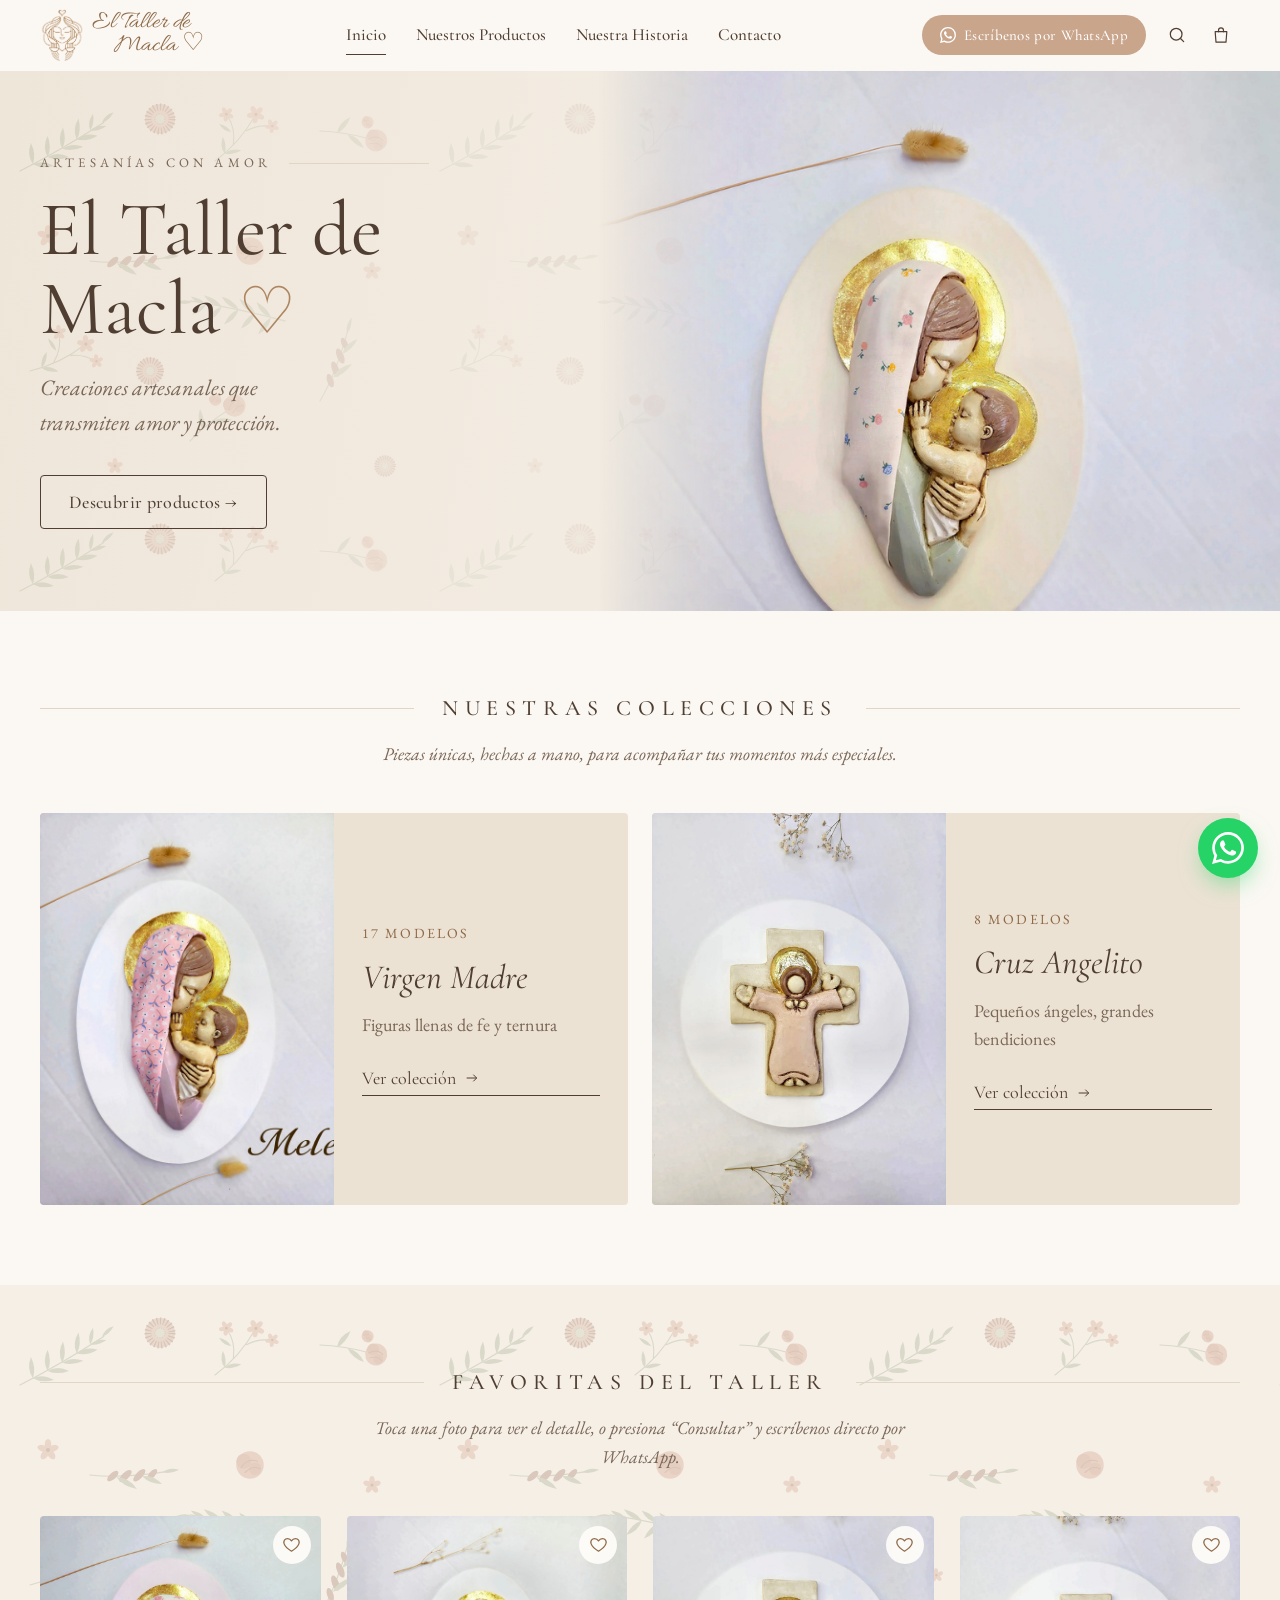
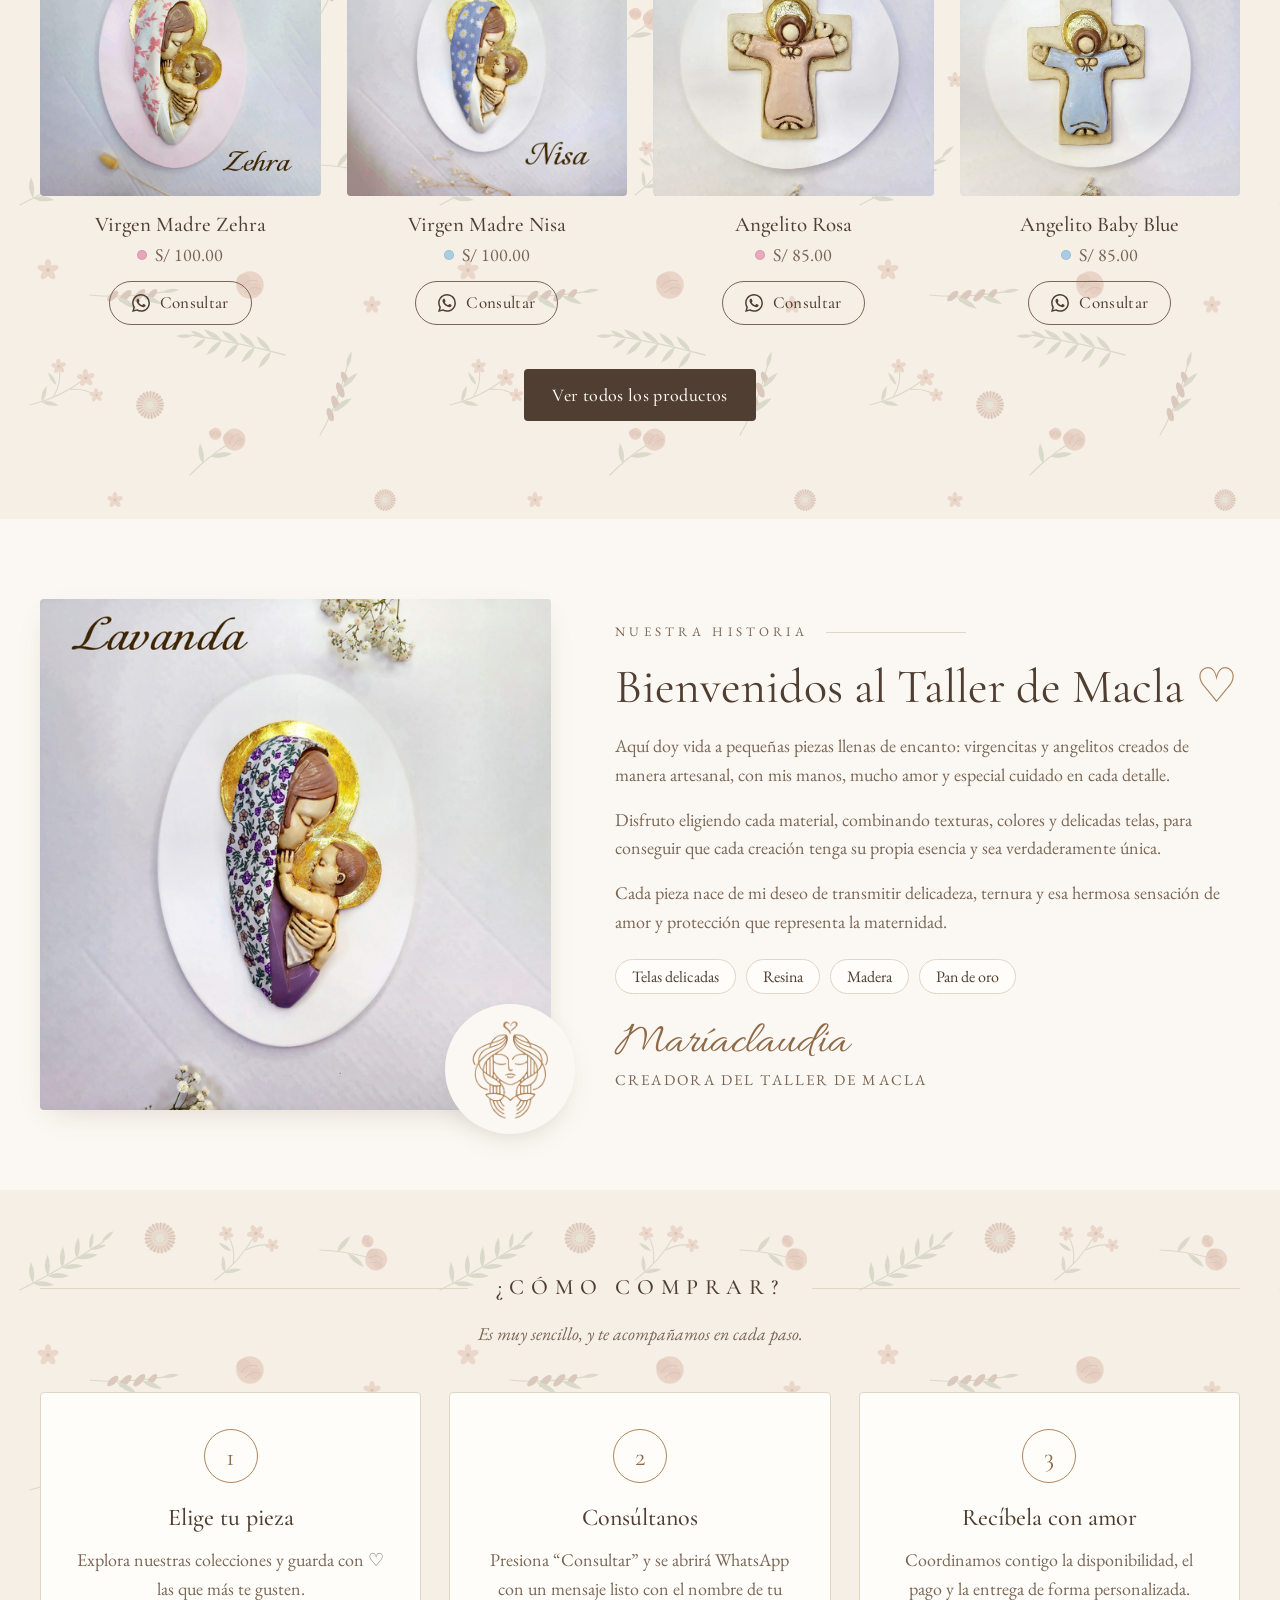
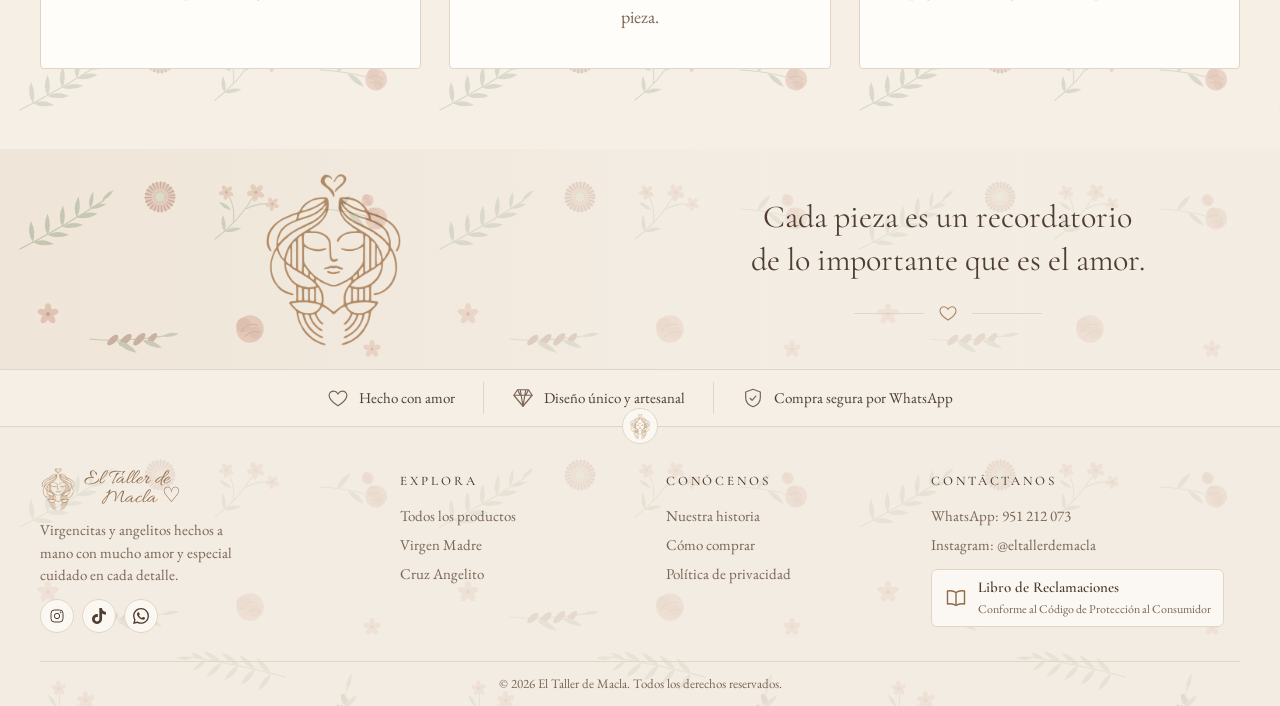
==== index.html @ d962802f "Página web El Taller de Macla" ====
<!DOCTYPE html>
<html lang="es">
<head>
  <meta charset="UTF-8">
  <meta name="viewport" content="width=device-width, initial-scale=1">
  <title>El Taller de Macla | Artesanías con amor</title>
  <meta name="description" content="Virgencitas y angelitos hechos a mano con telas, resina, madera y pan de oro. Creaciones artesanales que transmiten amor y protección. Consulta por WhatsApp.">
  <meta property="og:title" content="El Taller de Macla">
  <meta property="og:description" content="Creaciones artesanales que transmiten amor y protección.">
  <meta property="og:image" content="img/productos/virgen-zehra.jpg">
  <link rel="icon" href="img/logo-icono.png">
  <link rel="preconnect" href="https://fonts.googleapis.com">
  <link rel="preconnect" href="https://fonts.gstatic.com" crossorigin>
  <link href="https://fonts.googleapis.com/css2?family=Allura&family=Cormorant+Garamond:ital,wght@0,400;0,500;0,600;1,400&family=EB+Garamond:ital,wght@0,400;0,500;1,400&display=swap" rel="stylesheet">
  <link rel="stylesheet" href="css/styles.css">
</head>
<body>

  <!-- ============ ENCABEZADO ============ -->
  <header class="header">
    <div class="wrap">
      <a href="index.html" class="brand" aria-label="El Taller de Macla - Inicio">
        <img src="img/logo-icono.png" alt="">
        <span>El Taller de<small>Macla ♡</small></span>
      </a>
      <nav class="nav" aria-label="Principal">
        <a href="index.html" class="active">Inicio</a>
        <a href="productos.html">Nuestros Productos</a>
        <a href="#historia">Nuestra Historia</a>
        <a href="#contacto">Contacto</a>
      </nav>
      <div class="actions">
        <a class="btn btn-wa" data-wa href="https://wa.me/51951212073"><svg viewBox="0 0 24 24" fill="currentColor" aria-hidden="true"><path d="M17.472 14.382c-.297-.149-1.758-.867-2.03-.967-.273-.099-.471-.148-.67.15-.197.297-.767.966-.94 1.164-.173.199-.347.223-.644.075-.297-.15-1.255-.463-2.39-1.475-.883-.788-1.48-1.761-1.653-2.059-.173-.297-.018-.458.13-.606.134-.133.298-.347.446-.52.149-.174.198-.298.298-.497.099-.198.05-.371-.025-.52-.075-.149-.669-1.612-.916-2.207-.242-.579-.487-.5-.669-.51-.173-.008-.371-.01-.57-.01-.198 0-.52.074-.792.372-.272.297-1.04 1.016-1.04 2.479 0 1.462 1.065 2.875 1.213 3.074.149.198 2.096 3.2 5.077 4.487.709.306 1.262.489 1.694.625.712.227 1.36.195 1.871.118.571-.085 1.758-.719 2.006-1.413.248-.694.248-1.289.173-1.413-.074-.124-.272-.198-.57-.347m-5.421 7.403h-.004a9.87 9.87 0 01-5.031-1.378l-.361-.214-3.741.982.998-3.648-.235-.374a9.86 9.86 0 01-1.51-5.26c.001-5.45 4.436-9.884 9.888-9.884 2.64 0 5.122 1.03 6.988 2.898a9.825 9.825 0 012.893 6.994c-.003 5.45-4.437 9.884-9.885 9.884m8.413-18.297A11.815 11.815 0 0012.05 0C5.495 0 .16 5.335.157 11.892c0 2.096.547 4.142 1.588 5.945L.057 24l6.305-1.654a11.882 11.882 0 005.683 1.448h.005c6.554 0 11.89-5.335 11.893-11.893a11.821 11.821 0 00-3.48-8.413z"/></svg><span>Escríbenos por WhatsApp</span></a>
        <a class="icon-btn" href="productos.html?buscar=" data-search aria-label="Buscar productos">
          <svg viewBox="0 0 24 24" fill="none" stroke="currentColor" stroke-width="1.5" stroke-linecap="round"><circle cx="11" cy="11" r="7"/><path d="M20 20l-3.5-3.5"/></svg>
        </a>
        <button class="icon-btn" data-open-drawer aria-label="Ver mi selección">
          <svg viewBox="0 0 24 24" fill="none" stroke="currentColor" stroke-width="1.4" stroke-linecap="round" stroke-linejoin="round"><path d="M5 8h14l-1 12.5H6L5 8z"/><path d="M9 8V6.5a3 3 0 016 0V8"/></svg>
          <span class="badge">0</span>
        </button>
        <button class="icon-btn menu-btn" aria-label="Abrir menú" aria-expanded="false">
          <svg viewBox="0 0 24 24" fill="none" stroke="currentColor" stroke-width="1.5" stroke-linecap="round"><path d="M4 7h16M4 12h16M4 17h16"/></svg>
        </button>
      </div>
    </div>
  </header>

  <main>
    <!-- ============ HERO ============ -->
    <section class="hero">
      <div class="wrap">
        <div class="hero-text">
          <div class="eyebrow">Artesanías con amor</div>
          <h1>El Taller de<br>Macla <span class="heart">♡</span></h1>
          <p class="lead">Creaciones artesanales que transmiten amor y protección.</p>
          <div class="hero-cta">
            <a class="btn btn-outline" href="productos.html">Descubrir productos →</a>
          </div>
        </div>
        <div class="hero-media">
          <img src="img/productos/virgen-florentina.jpg" alt="Virgen Madre Florentina, hecha a mano con telas florales y pan de oro">
        </div>
      </div>
    </section>

    <!-- ============ COLECCIONES ============ -->
    <section class="section" id="colecciones">
      <div class="wrap">
        <h2 class="title-line">Nuestras colecciones</h2>
        <p class="section-sub">Piezas únicas, hechas a mano, para acompañar tus momentos más especiales.</p>
        <div class="collections" id="colecciones-grid"></div>
      </div>
    </section>

    <!-- ============ DESTACADOS ============ -->
    <section class="section alt">
      <div class="wrap">
        <h2 class="title-line">Favoritas del taller</h2>
        <p class="section-sub">Toca una foto para ver el detalle, o presiona “Consultar” y escríbenos directo por WhatsApp.</p>
        <div class="grid" id="destacados"></div>
        <p style="text-align:center;margin-top:44px">
          <a class="btn btn-solid" href="productos.html">Ver todos los productos</a>
        </p>
      </div>
    </section>

    <!-- ============ HISTORIA ============ -->
    <section class="section" id="historia">
      <div class="wrap story">
        <div class="story-media reveal">
          <img src="img/productos/virgen-lavanda.jpg" alt="Virgen Madre Lavanda hecha a mano" loading="lazy">
          <div class="stamp"><img src="img/logo-icono.png" alt=""></div>
        </div>
        <div class="reveal">
          <div class="eyebrow">Nuestra historia</div>
          <h2 class="h2">Bienvenidos al Taller de Macla <span style="color:var(--gold)">♡</span></h2>
          <p>Aquí doy vida a pequeñas piezas llenas de encanto: virgencitas y angelitos creados de manera artesanal, con mis manos, mucho amor y especial cuidado en cada detalle.</p>
          <p>Disfruto eligiendo cada material, combinando texturas, colores y delicadas telas, para conseguir que cada creación tenga su propia esencia y sea verdaderamente única.</p>
          <p>Cada pieza nace de mi deseo de transmitir delicadeza, ternura y esa hermosa sensación de amor y protección que representa la maternidad.</p>
          <ul class="materials" aria-label="Materiales">
            <li>Telas delicadas</li><li>Resina</li><li>Madera</li><li>Pan de oro</li>
          </ul>
          <div class="signature">Maríaclaudia<small>Creadora del Taller de Macla</small></div>
        </div>
      </div>
    </section>

    <!-- ============ CÓMO COMPRAR ============ -->
    <section class="section alt" id="como-comprar">
      <div class="wrap">
        <h2 class="title-line">¿Cómo comprar?</h2>
        <p class="section-sub">Es muy sencillo, y te acompañamos en cada paso.</p>
        <div class="steps">
          <div class="step reveal">
            <div class="num">1</div>
            <h3>Elige tu pieza</h3>
            <p>Explora nuestras colecciones y guarda con ♡ las que más te gusten.</p>
          </div>
          <div class="step reveal">
            <div class="num">2</div>
            <h3>Consúltanos</h3>
            <p>Presiona “Consultar” y se abrirá WhatsApp con un mensaje listo con el nombre de tu pieza.</p>
          </div>
          <div class="step reveal">
            <div class="num">3</div>
            <h3>Recíbela con amor</h3>
            <p>Coordinamos contigo la disponibilidad, el pago y la entrega de forma personalizada.</p>
          </div>
        </div>
      </div>
    </section>

    <!-- ============ FRASE ============ -->
    <section class="quote">
      <div class="wrap">
        <img class="quote-logo" src="img/logo-icono.png" alt="">
        <blockquote>
          Cada pieza es un recordatorio<br>de lo importante que es el amor.
          <div class="divider"><svg viewBox="0 0 24 24" fill="none" stroke="currentColor" stroke-width="1.4"><path d="M12 20.5s-7.5-4.6-9.3-9.3C1.4 7.8 3.6 4.5 7 4.5c2.1 0 3.9 1.2 5 3 1.1-1.8 2.9-3 5-3 3.4 0 5.6 3.3 4.3 6.7-1.8 4.7-9.3 9.3-9.3 9.3z"/></svg></div>
        </blockquote>
      </div>
    </section>
  </main>

  <!-- ============ SELLOS DE CONFIANZA ============ -->
  <div class="trust">
    <div class="wrap">
      <div class="trust-item"><svg viewBox="0 0 24 24" fill="none" stroke="currentColor" stroke-width="1.3"><path d="M12 20.5s-7.5-4.6-9.3-9.3C1.4 7.8 3.6 4.5 7 4.5c2.1 0 3.9 1.2 5 3 1.1-1.8 2.9-3 5-3 3.4 0 5.6 3.3 4.3 6.7-1.8 4.7-9.3 9.3-9.3 9.3z"/></svg>Hecho con amor</div>
      <div class="trust-item"><svg viewBox="0 0 24 24" fill="none" stroke="currentColor" stroke-width="1.3" stroke-linejoin="round"><path d="M6 3h12l4 6-10 12L2 9l4-6z"/><path d="M2 9h20M9 3l3 18 3-18M6 3l3 6M18 3l-3 6"/></svg>Diseño único y artesanal</div>
      <div class="trust-item"><svg viewBox="0 0 24 24" fill="none" stroke="currentColor" stroke-width="1.3" stroke-linejoin="round"><path d="M12 2.5l8 3v6c0 5-3.5 8.5-8 10-4.5-1.5-8-5-8-10v-6l8-3z"/><path d="M8.5 12l2.5 2.5 4.5-5"/></svg>Compra segura por WhatsApp</div>
    </div>
  </div>

  <!-- ============ PIE DE PÁGINA ============ -->
  <footer class="footer" id="contacto">
    <div class="wrap">
      <div class="footer-grid">
        <div>
          <a href="index.html" class="brand"><img src="img/logo-icono.png" alt=""><span>El Taller de<small>Macla ♡</small></span></a>
          <p>Virgencitas y angelitos hechos a mano con mucho amor y especial cuidado en cada detalle.</p>
          <div class="socials">
            <a data-ig href="https://www.instagram.com/eltallerdemacla/" aria-label="Instagram"><svg viewBox="0 0 24 24" fill="none" stroke="currentColor" stroke-width="1.5"><rect x="3" y="3" width="18" height="18" rx="5"/><circle cx="12" cy="12" r="4"/><circle cx="17.5" cy="6.5" r=".6" fill="currentColor"/></svg></a>
            <a data-tt href="https://www.tiktok.com/@eltallerdemacla" aria-label="TikTok"><svg viewBox="0 0 24 24" fill="currentColor"><path d="M12.525.02c1.31-.02 2.61-.01 3.91-.02.08 1.53.63 3.09 1.75 4.17 1.12 1.11 2.7 1.62 4.24 1.79v4.03c-1.44-.05-2.89-.35-4.2-.97-.57-.26-1.1-.59-1.620-.93-.01 2.92.01 5.84-.02 8.75-.08 1.4-.54 2.79-1.35 3.94-1.31 1.92-3.58 3.17-5.91 3.21-1.43.08-2.86-.31-4.08-1.03-2.02-1.19-3.44-3.37-3.65-5.71-.02-.5-.03-1-.01-1.49.18-1.9 1.12-3.72 2.58-4.96 1.66-1.44 3.98-2.13 6.15-1.72.02 1.48-.04 2.96-.04 4.44-.99-.32-2.15-.23-3.02.37-.63.41-1.11 1.04-1.36 1.75-.21.51-.15 1.07-.14 1.61.24 1.64 1.82 3.02 3.5 2.87 1.12-.01 2.19-.66 2.77-1.61.19-.33.4-.67.41-1.06.1-1.79.06-3.57.07-5.36.01-4.03-.01-8.05.02-12.07z"/></svg></a>
            <a data-wa href="https://wa.me/51951212073" aria-label="WhatsApp"><svg viewBox="0 0 24 24" fill="currentColor"><path d="M17.472 14.382c-.297-.149-1.758-.867-2.03-.967-.273-.099-.471-.148-.67.15-.197.297-.767.966-.94 1.164-.173.199-.347.223-.644.075-.297-.15-1.255-.463-2.39-1.475-.883-.788-1.48-1.761-1.653-2.059-.173-.297-.018-.458.13-.606.134-.133.298-.347.446-.52.149-.174.198-.298.298-.497.099-.198.05-.371-.025-.52-.075-.149-.669-1.612-.916-2.207-.242-.579-.487-.5-.669-.51-.173-.008-.371-.01-.57-.01-.198 0-.52.074-.792.372-.272.297-1.04 1.016-1.04 2.479 0 1.462 1.065 2.875 1.213 3.074.149.198 2.096 3.2 5.077 4.487.709.306 1.262.489 1.694.625.712.227 1.36.195 1.871.118.571-.085 1.758-.719 2.006-1.413.248-.694.248-1.289.173-1.413-.074-.124-.272-.198-.57-.347m-5.421 7.403h-.004a9.87 9.87 0 01-5.031-1.378l-.361-.214-3.741.982.998-3.648-.235-.374a9.86 9.86 0 01-1.51-5.26c.001-5.45 4.436-9.884 9.888-9.884 2.64 0 5.122 1.03 6.988 2.898a9.825 9.825 0 012.893 6.994c-.003 5.45-4.437 9.884-9.885 9.884m8.413-18.297A11.815 11.815 0 0012.05 0C5.495 0 .16 5.335.157 11.892c0 2.096.547 4.142 1.588 5.945L.057 24l6.305-1.654a11.882 11.882 0 005.683 1.448h.005c6.554 0 11.89-5.335 11.893-11.893a11.821 11.821 0 00-3.48-8.413z"/></svg></a>
          </div>
        </div>
        <div>
          <h4>Explora</h4>
          <ul>
            <li><a href="productos.html">Todos los productos</a></li>
            <li data-colecciones></li>
          </ul>
        </div>
        <div>
          <h4>Conócenos</h4>
          <ul>
            <li><a href="index.html#historia">Nuestra historia</a></li>
            <li><a href="index.html#como-comprar">Cómo comprar</a></li>
            <li><a href="politica-privacidad.html">Política de privacidad</a></li>
          </ul>
        </div>
        <div>
          <h4>Contáctanos</h4>
          <ul>
            <li><a data-wa href="https://wa.me/51951212073">WhatsApp: <span data-tel>951 212 073</span></a></li>
            <li><a data-ig href="https://www.instagram.com/eltallerdemacla/">Instagram: @eltallerdemacla</a></li>
          </ul>
          <a class="libro-btn" href="libro-reclamaciones.html">
            <svg viewBox="0 0 24 24" fill="none" stroke="currentColor" stroke-width="1.4" stroke-linejoin="round"><path d="M12 6.5C10 5 7 4.5 3.5 5v13c3.5-.5 6.5 0 8.5 1.5 2-1.5 5-2 8.5-1.5V5C17 4.5 14 5 12 6.5z"/><path d="M12 6.5v13"/></svg>
            <span><strong>Libro de Reclamaciones</strong><small>Conforme al Código de Protección al Consumidor</small></span>
          </a>
        </div>
      </div>
      <div class="footer-bottom">
        <span>© <span data-year>2026</span> El Taller de Macla. Todos los derechos reservados.</span>
      </div>
    </div>
  </footer>

  <a class="wa-float" data-wa href="https://wa.me/51951212073" aria-label="Escríbenos por WhatsApp">
    <span class="tip">¿Te ayudamos? Escríbenos 🤍</span>
    <svg viewBox="0 0 24 24" fill="currentColor"><path d="M17.472 14.382c-.297-.149-1.758-.867-2.03-.967-.273-.099-.471-.148-.67.15-.197.297-.767.966-.94 1.164-.173.199-.347.223-.644.075-.297-.15-1.255-.463-2.39-1.475-.883-.788-1.48-1.761-1.653-2.059-.173-.297-.018-.458.13-.606.134-.133.298-.347.446-.52.149-.174.198-.298.298-.497.099-.198.05-.371-.025-.52-.075-.149-.669-1.612-.916-2.207-.242-.579-.487-.5-.669-.51-.173-.008-.371-.01-.57-.01-.198 0-.52.074-.792.372-.272.297-1.04 1.016-1.04 2.479 0 1.462 1.065 2.875 1.213 3.074.149.198 2.096 3.2 5.077 4.487.709.306 1.262.489 1.694.625.712.227 1.36.195 1.871.118.571-.085 1.758-.719 2.006-1.413.248-.694.248-1.289.173-1.413-.074-.124-.272-.198-.57-.347m-5.421 7.403h-.004a9.87 9.87 0 01-5.031-1.378l-.361-.214-3.741.982.998-3.648-.235-.374a9.86 9.86 0 01-1.51-5.26c.001-5.45 4.436-9.884 9.888-9.884 2.64 0 5.122 1.03 6.988 2.898a9.825 9.825 0 012.893 6.994c-.003 5.45-4.437 9.884-9.885 9.884m8.413-18.297A11.815 11.815 0 0012.05 0C5.495 0 .16 5.335.157 11.892c0 2.096.547 4.142 1.588 5.945L.057 24l6.305-1.654a11.882 11.882 0 005.683 1.448h.005c6.554 0 11.89-5.335 11.893-11.893a11.821 11.821 0 00-3.48-8.413z"/></svg>
  </a>

  <script src="js/data.js"></script>
  <script src="js/main.js"></script>
</body>
</html>
---- css/styles.css ----
/* =========================================================
   El Taller de Macla — Estilos
   ========================================================= */
:root {
  --bg: #fbf8f3;
  --cream: #f5efe6;
  --sand: #ece2d4;
  --sand-2: #e3d5c2;
  --line: #e1d5c5;
  --ink: #4f3e31;
  --ink-soft: #7a6656;
  --gold: #ad8560;
  --gold-dark: #8f6a48;
  --rose: #c9a58b;
  --wa: #25d366;
  --white: #fffdf9;
  --shadow: 0 10px 30px -12px rgba(92, 66, 44, .22);
  --radius: 4px;
  --serif: "Cormorant Garamond", Georgia, "Times New Roman", serif;
  --body: "EB Garamond", Georgia, "Times New Roman", serif;
  --script: "Allura", "Brush Script MT", cursive;
  --wrap: 1200px;
  --pattern: url("../img/patron-floral.svg");
}

/* ---------- Fondos con estampado floral ---------- */
.bg-floral, .section.alt, .quote, .page-head, .footer, .hero, .banner {
  background-size: auto, 420px;
  background-repeat: no-repeat, repeat;
}
.section.alt { background-image: linear-gradient(rgba(245, 239, 230, .55), rgba(245, 239, 230, .55)), var(--pattern); background-color: var(--cream); }
.quote       { background-image: linear-gradient(90deg, rgba(239, 229, 216, .2), rgba(245, 239, 230, .75) 55%), var(--pattern); background-color: #efe5d8; }
.page-head   { background-image: linear-gradient(rgba(243, 236, 226, .45), rgba(243, 236, 226, .45)), var(--pattern); background-color: #f1e8dc; }
.footer      { background-image: linear-gradient(rgba(243, 236, 226, .78), rgba(243, 236, 226, .78)), var(--pattern); background-color: #f3ece2; }
.hero        { background-image: linear-gradient(100deg, rgba(239, 230, 218, .55), rgba(243, 236, 226, .85) 45%), var(--pattern); background-color: #efe6da; }
.banner      { background-image: linear-gradient(90deg, rgba(241, 232, 220, .9), rgba(246, 240, 232, .72)), var(--pattern); background-color: #f1e8dc; }

*, *::before, *::after { box-sizing: border-box; }
html { scroll-behavior: smooth; overflow-x: hidden; }
body { overflow-x: hidden; }
body {
  margin: 0;
  background: var(--bg);
  color: var(--ink);
  font-family: var(--body);
  font-size: 18px;
  line-height: 1.6;
  -webkit-font-smoothing: antialiased;
}
img { max-width: 100%; display: block; }
a { color: inherit; text-decoration: none; }
button { font: inherit; color: inherit; cursor: pointer; background: none; border: 0; }
.wrap { width: min(var(--wrap), 100% - 32px); margin-inline: auto; }
.sr-only { position: absolute; width: 1px; height: 1px; overflow: hidden; clip: rect(0 0 0 0); white-space: nowrap; }
:focus-visible { outline: 2px solid var(--gold); outline-offset: 3px; }

/* ---------- Topbar ---------- */
.topbar {
  background: var(--cream);
  text-align: center;
  font-size: 15px;
  letter-spacing: .04em;
  color: var(--ink-soft);
  padding: 6px 16px;
}

/* ---------- Header ---------- */
.header {
  position: sticky; top: 0; z-index: 50;
  background: rgba(251, 248, 243, .94);
  backdrop-filter: blur(8px);
  border-bottom: 1px solid transparent;
  transition: border-color .3s, box-shadow .3s;
}
.header.scrolled { border-color: var(--line); box-shadow: 0 6px 20px -16px rgba(0,0,0,.25); }
.header .wrap { display: flex; align-items: center; gap: 24px; height: 88px; }
.brand { display: flex; align-items: center; gap: 10px; flex-shrink: 0; }
.brand img { width: 58px; height: auto; mix-blend-mode: multiply; }
.brand span {
  font-family: var(--script); font-size: 34px; line-height: .9; color: var(--gold-dark);
}
.brand span small { display: block; font-size: 1em; padding-left: 30px; }
.nav { display: flex; gap: 36px; margin-inline: auto; }
.nav a {
  font-family: var(--serif); font-size: 19px; font-weight: 500; position: relative; padding: 4px 0;
}
.nav a::after {
  content: ""; position: absolute; left: 0; right: 0; bottom: -2px; height: 1px;
  background: var(--ink); transform: scaleX(0); transition: transform .3s;
}
.nav a:hover::after, .nav a.active::after { transform: scaleX(1); }
.actions { display: flex; align-items: center; gap: 14px; }
.icon-btn {
  width: 42px; height: 42px; display: grid; place-items: center; border-radius: 50%;
  position: relative; transition: background .2s;
}
.icon-btn:hover { background: var(--cream); }
.icon-btn svg { width: 22px; height: 22px; }
.badge {
  position: absolute; top: 3px; right: 2px; min-width: 18px; height: 18px; padding: 0 5px;
  border-radius: 9px; background: var(--gold); color: #fff; font-size: 11px; line-height: 18px;
  font-family: system-ui, sans-serif; text-align: center; transform: scale(0); transition: transform .25s;
}
.badge.show { transform: scale(1); }
.menu-btn { display: none; }

/* ---------- Buttons ---------- */
.btn {
  display: inline-flex; align-items: center; justify-content: center; gap: 10px;
  font-family: var(--serif); font-size: 18px; font-weight: 500; letter-spacing: .02em;
  padding: 12px 28px; border-radius: 999px; transition: all .25s; white-space: nowrap;
}
.btn svg { width: 18px; height: 18px; flex-shrink: 0; }
.btn-wa { background: var(--rose); color: #fff; }
.btn-wa:hover { background: var(--gold-dark); }
.btn-outline { border: 1px solid var(--ink); border-radius: var(--radius); }
.btn-outline:hover { background: var(--ink); color: var(--bg); }
.btn-solid { background: var(--ink); color: var(--bg); border-radius: var(--radius); }
.btn-solid:hover { background: var(--gold-dark); }
.btn-ghost { border: 1px solid var(--ink-soft); padding: 7px 22px; font-size: 17px; }
.btn-ghost:hover { background: var(--ink); border-color: var(--ink); color: var(--bg); }
.link-arrow {
  font-family: var(--serif); font-size: 18px; display: inline-flex; gap: 8px; align-items: center;
  border-bottom: 1px solid currentColor; padding-bottom: 2px;
}
.link-arrow svg { width: 16px; transition: transform .25s; }
.link-arrow:hover svg { transform: translateX(4px); }

/* ---------- Hero (inicio) ---------- */
.hero {
  position: relative; overflow: hidden;
}
.hero .wrap { display: grid; grid-template-columns: 1fr 1.15fr; align-items: center; min-height: 540px; }
.hero-text { padding: 60px 0; position: relative; z-index: 2; }
.eyebrow {
  display: flex; align-items: center; gap: 18px; font-size: 13px; letter-spacing: .32em;
  text-transform: uppercase; color: var(--ink-soft); margin-bottom: 18px;
}
.eyebrow::after { content: ""; height: 1px; width: 140px; background: var(--line); }
.hero h1 {
  font-family: var(--serif); font-weight: 400; font-size: clamp(48px, 6vw, 82px);
  line-height: 1.02; margin: 0 0 22px; color: var(--ink);
}
.hero h1 .heart { color: var(--gold); font-size: .85em; }
.hero p.lead { font-style: italic; font-size: 22px; color: var(--ink-soft); margin: 0 0 34px; max-width: 26ch; }
.hero-cta { display: flex; flex-wrap: wrap; gap: 14px; }
.hero-media { position: relative; height: 100%; min-height: 540px; margin-right: calc((min(var(--wrap), 100vw - 32px) - 100vw) / 2); }
.hero-media img {
  position: absolute; inset: 0; width: 100%; height: 100%; object-fit: cover; object-position: center 18%;
  -webkit-mask-image: linear-gradient(90deg, transparent 0%, #000 22%);
          mask-image: linear-gradient(90deg, transparent 0%, #000 22%);
}

/* ---------- Section titles ---------- */
.section { padding: 80px 0; }
.title-line {
  display: flex; align-items: center; gap: 28px; justify-content: center; margin: 0 0 14px;
  font-family: var(--serif); font-weight: 500; font-size: 22px; letter-spacing: .3em; text-transform: uppercase;
}
.title-line::before, .title-line::after { content: ""; flex: 1; height: 1px; background: var(--line); }
.section-sub { text-align: center; color: var(--ink-soft); font-style: italic; margin: 0 auto 44px; max-width: 60ch; }
.h2 { font-family: var(--serif); font-weight: 400; font-size: clamp(34px, 4vw, 48px); line-height: 1.1; margin: 0 0 18px; }

/* ---------- Collection cards ---------- */
.collections { display: grid; grid-template-columns: repeat(auto-fit, minmax(min(100%, 460px), 1fr)); gap: 24px; }
.tag {
  position: absolute; top: 12px; left: 12px; z-index: 2; background: var(--ink); color: var(--bg);
  font-size: 12px; letter-spacing: .14em; text-transform: uppercase; padding: 4px 10px; border-radius: 999px;
}
.tag-out { background: rgba(255, 253, 249, .92); color: var(--ink-soft); border: 1px solid var(--line); }
.card.is-out .card-media img { filter: grayscale(.45) opacity(.8); }
.collection {
  position: relative; display: grid; grid-template-columns: 1fr 1fr; min-height: 260px;
  background: var(--sand); overflow: hidden; border-radius: var(--radius);
}
.collection img { width: 100%; height: 100%; object-fit: cover; transition: transform .8s ease; }
.collection:hover img { transform: scale(1.05); }
.collection .info { padding: 32px 28px; display: flex; flex-direction: column; justify-content: center; gap: 6px; }
.collection h3 { font-family: var(--serif); font-style: italic; font-weight: 400; font-size: 34px; margin: 0; }
.collection p { margin: 0 0 18px; color: var(--ink-soft); }
.collection .count { font-size: 14px; letter-spacing: .15em; text-transform: uppercase; color: var(--gold-dark); }

/* ---------- Product grid ---------- */
.grid { display: grid; grid-template-columns: repeat(4, 1fr); gap: 34px 26px; }
.card { text-align: center; display: flex; flex-direction: column; }
.card-media {
  position: relative; aspect-ratio: 1; overflow: hidden; background: var(--cream);
  border-radius: var(--radius); cursor: zoom-in;
}
.card-media img { width: 100%; height: 100%; object-fit: cover; transition: transform .6s ease; }
.card:hover .card-media img { transform: scale(1.06); }
.card-media .quick {
  position: absolute; left: 50%; bottom: 14px; transform: translate(-50%, 10px); opacity: 0;
  background: rgba(255,253,249,.92); padding: 6px 16px; border-radius: 999px; font-size: 15px;
  transition: all .3s; white-space: nowrap;
}
.card:hover .quick, .card-media:focus-visible .quick { opacity: 1; transform: translate(-50%, 0); }
.fav {
  position: absolute; top: 10px; right: 10px; width: 38px; height: 38px; border-radius: 50%;
  background: rgba(255,253,249,.92); display: grid; place-items: center; z-index: 2; transition: transform .2s;
}
.fav:hover { transform: scale(1.1); }
.fav svg { width: 19px; height: 19px; stroke: var(--gold-dark); fill: none; transition: fill .2s; }
.fav.on svg { fill: var(--gold); stroke: var(--gold); }
.card h3 { font-family: var(--serif); font-weight: 500; font-size: 21px; margin: 16px 0 0; line-height: 1.25; }
.card .meta { display: flex; align-items: center; justify-content: center; gap: 8px; color: var(--ink-soft); margin: 2px 0 12px; }
.dot { width: 10px; height: 10px; border-radius: 50%; display: inline-block; box-shadow: inset 0 0 0 1px rgba(0,0,0,.08); }
.card .btn { margin: auto auto 0; }

/* ---------- Product page banner ---------- */
.banner {
  position: relative; overflow: hidden;
}
.banner .wrap { display: grid; grid-template-columns: 1.1fr 1fr; align-items: center; min-height: 330px; }
.banner-media { position: relative; align-self: stretch; }
.banner-media img {
  position: absolute; inset: 0; width: 100%; height: 100%; object-fit: cover; object-position: center 35%;
  -webkit-mask-image: linear-gradient(90deg, #000 70%, transparent 100%);
          mask-image: linear-gradient(90deg, #000 70%, transparent 100%);
}
.banner-text { text-align: center; padding: 50px 20px; }
.banner-text h1 { font-family: var(--serif); font-weight: 400; font-size: clamp(42px, 5vw, 62px); margin: 0 0 10px; line-height: 1.05; }
.banner-text p { color: var(--ink-soft); margin: 0 auto; max-width: 34ch; }
.divider { display: flex; align-items: center; justify-content: center; gap: 14px; margin-top: 22px; color: var(--gold); }
.divider::before, .divider::after { content: ""; width: 70px; height: 1px; background: var(--sand-2); }
.divider svg { width: 20px; height: 20px; }

/* ---------- Toolbar (tabs + search) ---------- */
.toolbar { display: flex; align-items: center; gap: 24px; margin-bottom: 40px; }
.toolbar::before, .toolbar::after { content: ""; flex: 1; height: 1px; background: var(--line); }
.tabs { display: flex; gap: 6px; flex-wrap: wrap; justify-content: center; }
.tab {
  font-family: var(--serif); font-size: 20px; padding: 6px 16px; position: relative; color: var(--ink-soft);
}
.tab::after {
  content: ""; position: absolute; left: 16px; right: 16px; bottom: 0; height: 1px; background: var(--ink);
  transform: scaleX(0); transition: transform .3s;
}
.tab[aria-selected="true"] { color: var(--ink); }
.tab[aria-selected="true"]::after, .tab:hover::after { transform: scaleX(1); }
.tab .n { font-size: 14px; color: var(--gold-dark); margin-left: 4px; }
.search {
  display: flex; align-items: center; gap: 8px; border: 1px solid var(--line); border-radius: 999px;
  padding: 6px 16px; background: var(--white); max-width: 340px; margin: 0 auto 30px;
}
.search svg { width: 18px; height: 18px; color: var(--ink-soft); flex-shrink: 0; }
.search input { border: 0; outline: 0; background: none; font: inherit; font-size: 17px; width: 100%; color: var(--ink); }
.collection-intro { text-align: center; max-width: 64ch; margin: -14px auto 40px; color: var(--ink-soft); }
.collection-intro strong { font-weight: 500; color: var(--ink); }
.empty { text-align: center; color: var(--ink-soft); font-style: italic; padding: 40px 0; grid-column: 1 / -1; }

/* ---------- Quote banner ---------- */
.quote {
  overflow: hidden;
}
.quote .wrap { display: grid; grid-template-columns: 1fr 1fr; align-items: center; min-height: 220px; gap: 30px; }
.quote-logo { justify-self: center; width: 150px; opacity: .85; mix-blend-mode: multiply; }
.quote blockquote {
  margin: 0; text-align: center; font-family: var(--serif); font-size: clamp(24px, 2.6vw, 32px); line-height: 1.35;
}

/* ---------- Story ---------- */
.story { display: grid; grid-template-columns: .9fr 1.1fr; gap: 64px; align-items: center; }
.story-media { position: relative; }
.story-media img { border-radius: var(--radius); box-shadow: var(--shadow); }
.story-media .stamp {
  position: absolute; right: -24px; bottom: -24px; width: 130px; aspect-ratio: 1; border-radius: 50%;
  background: var(--bg); display: grid; place-items: center; box-shadow: var(--shadow);
}
.story-media .stamp img { width: 84px; box-shadow: none; mix-blend-mode: multiply; }
.story p { color: var(--ink-soft); margin: 0 0 16px; }
.signature { font-family: var(--script); font-size: 46px; color: var(--gold-dark); line-height: 1; margin-top: 10px; }
.signature small { display: block; font-family: var(--body); font-size: 15px; letter-spacing: .14em; text-transform: uppercase; color: var(--ink-soft); margin-top: 6px; }
.materials { display: flex; flex-wrap: wrap; gap: 10px; margin: 22px 0 26px; padding: 0; list-style: none; }
.materials li { border: 1px solid var(--line); border-radius: 999px; padding: 4px 16px; font-size: 16px; background: var(--white); }

/* ---------- Steps ---------- */
.steps { display: grid; grid-template-columns: repeat(3, 1fr); gap: 28px; counter-reset: step; }
.step { background: var(--white); border: 1px solid var(--line); border-radius: var(--radius); padding: 36px 28px; text-align: center; }
.step .num {
  width: 54px; height: 54px; border-radius: 50%; margin: 0 auto 16px; display: grid; place-items: center;
  border: 1px solid var(--gold); color: var(--gold-dark); font-family: var(--serif); font-size: 26px;
}
.step h3 { font-family: var(--serif); font-weight: 500; font-size: 24px; margin: 0 0 8px; }
.step p { margin: 0; color: var(--ink-soft); }

/* ---------- Contact ---------- */
.contact { display: grid; grid-template-columns: repeat(3, 1fr); gap: 24px; }
.contact a {
  background: var(--white); border: 1px solid var(--line); border-radius: var(--radius); padding: 30px 24px;
  text-align: center; transition: transform .25s, box-shadow .25s;
}
.contact a:hover { transform: translateY(-4px); box-shadow: var(--shadow); }
.contact svg { width: 34px; height: 34px; color: var(--gold-dark); margin: 0 auto 12px; }
.contact h3 { font-family: var(--serif); font-weight: 500; font-size: 22px; margin: 0; }
.contact p { margin: 2px 0 0; color: var(--ink-soft); }

/* ---------- Trust bar ---------- */
.trust { background: var(--cream); border-top: 1px solid var(--line); }
.trust .wrap { display: flex; align-items: center; justify-content: center; gap: 0; padding: 22px 0; flex-wrap: wrap; }
.trust-item { display: flex; align-items: center; gap: 14px; padding: 6px 38px; font-size: 17px; }
.trust-item + .trust-item { border-left: 1px solid var(--sand-2); }
.trust-item svg { width: 30px; height: 30px; color: var(--ink-soft); }

/* ---------- Footer ---------- */
.footer { padding: 60px 0 0; border-top: 1px solid var(--line); position: relative; }
.footer::before {
  content: ""; position: absolute; left: 50%; top: -1px; transform: translate(-50%, -50%);
  width: 46px; height: 46px; border-radius: 50%; background: var(--bg) url("../img/logo-icono.png") center / 28px no-repeat;
  border: 1px solid var(--line);
}
.footer-grid { display: grid; grid-template-columns: 1.5fr 1fr 1fr 1.2fr; gap: 40px; }
.footer h4 {
  font-family: var(--serif); font-weight: 500; font-size: 15px; letter-spacing: .22em; text-transform: uppercase;
  margin: 6px 0 16px; color: var(--ink);
}
.footer ul { list-style: none; padding: 0; margin: 0; display: grid; gap: 8px; color: var(--ink-soft); font-size: 17px; }
.footer ul a { transition: color .2s, padding .2s; }
.footer ul a:hover { color: var(--ink); padding-left: 4px; }
.footer p { color: var(--ink-soft); margin: 12px 0 0; max-width: 34ch; font-size: 17px; }
.socials { display: flex; gap: 10px; margin-top: 18px; }
.socials a {
  width: 40px; height: 40px; display: grid; place-items: center; border: 1px solid var(--sand-2); border-radius: 50%;
  transition: all .2s; background: var(--bg);
}
.socials a:hover { background: var(--ink); color: var(--bg); border-color: var(--ink); }
.socials svg { width: 18px; height: 18px; }
.libro-btn {
  display: inline-flex; align-items: center; gap: 12px; margin-top: 18px; padding: 10px 16px;
  background: var(--bg); border: 1px solid var(--sand-2); border-radius: 6px; transition: all .2s; line-height: 1.2;
}
.libro-btn:hover { border-color: var(--gold); box-shadow: var(--shadow); }
.libro-btn svg { width: 30px; height: 30px; color: var(--gold-dark); flex-shrink: 0; }
.libro-btn strong { display: block; font-family: var(--serif); font-weight: 600; font-size: 17px; color: var(--ink); }
.libro-btn small { font-size: 13px; color: var(--ink-soft); }
.footer-bottom {
  margin-top: 50px; border-top: 1px solid var(--sand-2); padding: 18px 0;
  display: flex; justify-content: space-between; align-items: center; gap: 12px 24px; flex-wrap: wrap;
  font-size: 15px; color: var(--ink-soft);
}
.footer-bottom nav { display: flex; gap: 22px; flex-wrap: wrap; }
.footer-bottom nav a:hover { color: var(--ink); text-decoration: underline; text-underline-offset: 3px; }

/* ---------- Páginas legales ---------- */
.page-head { text-align: center; padding: 60px 0 50px; }
.page-head h1 { font-family: var(--serif); font-weight: 400; font-size: clamp(36px, 4.5vw, 54px); margin: 0 0 8px; line-height: 1.1; }
.page-head p { color: var(--ink-soft); margin: 0 auto; max-width: 60ch; }
.legal { width: min(820px, 100% - 32px); margin: 0 auto; padding: 56px 0 80px; }
.legal h2 { font-family: var(--serif); font-weight: 500; font-size: 26px; margin: 36px 0 10px; }
.legal h2:first-child { margin-top: 0; }
.legal p, .legal li { color: var(--ink-soft); }
.legal ul { padding-left: 22px; }
.legal .meta-box {
  background: var(--white); border: 1px solid var(--line); border-radius: 8px; padding: 18px 22px; margin-bottom: 30px;
  display: grid; grid-template-columns: auto 1fr; gap: 4px 18px; font-size: 16px;
}
.legal .meta-box dt { color: var(--ink-soft); }
.legal .meta-box dd { margin: 0; }
.legal .updated { font-size: 15px; font-style: italic; }

/* ---------- Formulario Libro de Reclamaciones ---------- */
.form-card { background: var(--white); border: 1px solid var(--line); border-radius: 10px; padding: 34px; box-shadow: var(--shadow); }
.form-card fieldset { border: 0; padding: 0; margin: 0 0 30px; }
.form-card legend {
  font-family: var(--serif); font-size: 22px; font-weight: 500; color: var(--ink); padding: 0 0 6px; margin-bottom: 16px;
  border-bottom: 1px solid var(--line); width: 100%;
}
.form-card legend span {
  display: inline-grid; place-items: center; width: 30px; height: 30px; border-radius: 50%;
  background: var(--sand); font-size: 17px; margin-right: 10px;
}
.fields { display: grid; grid-template-columns: 1fr 1fr; gap: 16px 18px; }
.field { display: grid; gap: 5px; }
.field.full { grid-column: 1 / -1; }
.field label { font-size: 15px; color: var(--ink); }
.field label .req { color: #b05a4a; }
[hidden] { display: none !important; }
.page-head .eyebrow::after { display: none; }
.field input:not([type="checkbox"]):not([type="radio"]), .field select, .field textarea {
  font: inherit; font-size: 16px; color: var(--ink); background: var(--bg);
  border: 1px solid var(--sand-2); border-radius: 6px; padding: 10px 12px; width: 100%;
  transition: border-color .2s, box-shadow .2s;
}
.field textarea { min-height: 110px; resize: vertical; }
.field input:focus, .field select:focus, .field textarea:focus {
  outline: 0; border-color: var(--gold); box-shadow: 0 0 0 3px rgba(173, 133, 96, .18);
}
.choice { display: flex; gap: 12px; flex-wrap: wrap; }
.choice label {
  flex: 1; min-width: 200px; border: 1px solid var(--sand-2); border-radius: 8px; padding: 12px 14px; cursor: pointer;
  display: flex; gap: 10px; align-items: flex-start; background: var(--bg); font-size: 15px; color: var(--ink-soft);
}
.choice label strong { display: block; color: var(--ink); font-size: 17px; font-weight: 500; }
.choice input { margin-top: 5px; accent-color: var(--gold-dark); }
.choice label:has(input:checked) { border-color: var(--gold); background: #fbf3ea; }
.check { display: flex; gap: 10px; align-items: flex-start; font-size: 15px; color: var(--ink-soft); }
.check input { margin-top: 5px; accent-color: var(--gold-dark); }
.check a { text-decoration: underline; color: var(--ink); }
.form-note { font-size: 14px; color: var(--ink-soft); background: var(--cream); border-radius: 6px; padding: 12px 14px; margin: 18px 0; }
.lr-head { display: flex; justify-content: space-between; flex-wrap: wrap; gap: 8px; font-size: 15px; color: var(--ink-soft); margin-bottom: 24px; }
.lr-head strong { color: var(--ink); }
.ok-card { text-align: center; }
.ok-card .check-icon {
  width: 64px; height: 64px; border-radius: 50%; background: #e8f3e8; color: #3c8a4a; display: grid; place-items: center; margin: 0 auto 14px;
}
.ok-card .check-icon svg { width: 30px; height: 30px; }
.ok-card pre {
  text-align: left; white-space: pre-wrap; font-family: var(--body); font-size: 15px; background: var(--bg);
  border: 1px dashed var(--sand-2); border-radius: 8px; padding: 18px; margin: 20px 0; color: var(--ink);
}
.ok-card .row { display: flex; gap: 10px; justify-content: center; flex-wrap: wrap; }

@media print {
  .header, .footer, .trust, .wa-float, .page-head, .ok-card .row, .ok-card .check-icon, .toast { display: none !important; }
  body { background: #fff; }
  .form-card { box-shadow: none; border: 0; padding: 0; }
}

/* ---------- Floating WhatsApp ---------- */
.wa-float {
  position: fixed; right: 22px; bottom: 22px; z-index: 60; width: 60px; height: 60px; border-radius: 50%;
  background: var(--wa); color: #fff; display: grid; place-items: center; box-shadow: 0 10px 24px -6px rgba(37, 211, 102, .55);
  transition: transform .25s;
}
.wa-float:hover { transform: scale(1.08); }
.wa-float svg { width: 32px; height: 32px; }
.wa-float .tip {
  position: absolute; right: 72px; background: var(--white); color: var(--ink); padding: 8px 14px; border-radius: 8px;
  white-space: nowrap; font-size: 15px; box-shadow: var(--shadow); opacity: 0; transform: translateX(8px);
  pointer-events: none; transition: all .25s;
}
.wa-float:hover .tip { opacity: 1; transform: none; }

/* ---------- Modal (detalle de producto) ---------- */
.overlay {
  position: fixed; inset: 0; z-index: 100; background: rgba(60, 44, 32, .45); backdrop-filter: blur(3px);
  display: grid; place-items: center; padding: 16px; opacity: 0; visibility: hidden; transition: opacity .3s, visibility .3s;
}
.overlay.open { opacity: 1; visibility: visible; }
.modal {
  background: var(--bg); width: min(760px, 100%); max-height: calc(100vh - 48px); overflow: auto;
  display: grid; grid-template-columns: 1fr 1.1fr; border-radius: 8px; position: relative;
  transform: translateY(16px) scale(.98); transition: transform .3s;
  box-shadow: 0 30px 60px -20px rgba(60, 44, 32, .45);
}
.overlay.open .modal { transform: none; }
.modal-media { background: var(--cream); }
.modal-media img { width: 100%; height: 100%; object-fit: cover; aspect-ratio: 1; }
.modal-body { padding: 30px 30px 24px; display: flex; flex-direction: column; font-size: 16px; }
.modal-body .kicker { font-size: 12px; letter-spacing: .28em; text-transform: uppercase; color: var(--gold-dark); }
.modal-body h2 { font-family: var(--serif); font-weight: 400; font-size: 30px; line-height: 1.1; margin: 6px 0 4px; }
.modal-body .price { font-family: var(--serif); font-size: 22px; margin: 0 0 12px; }
.modal-body .desc { color: var(--ink-soft); margin: 0 0 14px; line-height: 1.5; }
.modal-body dl { margin: 0 0 18px; padding: 12px 0; border-block: 1px solid var(--line); display: grid; grid-template-columns: auto 1fr; gap: 4px 14px; font-size: 15px; }
.modal-body .btn { font-size: 16px; padding: 10px 18px; }
.modal-body dt { color: var(--ink-soft); }
.modal-body dd { margin: 0; }
.modal-actions { display: grid; gap: 10px; margin-top: auto; }
.modal-actions .btn { width: 100%; }
.btn-wa-green { background: var(--wa); color: #fff; border-radius: var(--radius); }
.btn-wa-green:hover { background: #1fb457; }
.modal-close {
  position: absolute; top: 12px; right: 12px; width: 40px; height: 40px; border-radius: 50%;
  background: rgba(255,253,249,.92); display: grid; place-items: center; z-index: 2;
}
.modal-close svg { width: 20px; height: 20px; }
.modal-nav { display: flex; justify-content: space-between; margin-top: 14px; font-size: 14px; color: var(--ink-soft); }
.modal-nav button:hover { color: var(--ink); }

/* ---------- Drawer (mi selección) ---------- */
.drawer {
  position: fixed; top: 0; right: 0; bottom: 0; width: min(420px, 100%); background: var(--bg); z-index: 110;
  transform: translateX(100%); transition: transform .35s ease, visibility .35s; display: flex; flex-direction: column;
  box-shadow: -10px 0 40px -20px rgba(0,0,0,.4); visibility: hidden;
}
.drawer.open { transform: none; visibility: visible; }
.drawer-head { display: flex; align-items: center; justify-content: space-between; padding: 22px 24px; border-bottom: 1px solid var(--line); }
.drawer-head h2 { font-family: var(--serif); font-weight: 500; font-size: 26px; margin: 0; }
.drawer-list { flex: 1; overflow: auto; padding: 8px 24px; list-style: none; margin: 0; }
.drawer-list li { display: grid; grid-template-columns: 70px 1fr auto; gap: 14px; align-items: center; padding: 14px 0; border-bottom: 1px solid var(--line); }
.drawer-list img { width: 70px; height: 70px; object-fit: cover; border-radius: var(--radius); }
.drawer-list h3 { font-family: var(--serif); font-weight: 500; font-size: 19px; margin: 0; line-height: 1.2; }
.drawer-list p { margin: 0; color: var(--ink-soft); font-size: 16px; }
.drawer-list .remove { font-size: 14px; color: var(--ink-soft); text-decoration: underline; }
.drawer-list li.drawer-empty { display: block; border: 0; text-align: center; color: var(--ink-soft); padding: 50px 10px; }
.drawer-empty svg { width: 40px; height: 40px; margin: 0 auto 10px; stroke: var(--gold); fill: none; }
.drawer-foot { padding: 20px 24px 26px; border-top: 1px solid var(--line); display: grid; gap: 12px; }
.drawer-foot .total { display: flex; justify-content: space-between; font-family: var(--serif); font-size: 22px; }
.drawer-foot small { color: var(--ink-soft); font-size: 14px; text-align: center; }
.scrim { position: fixed; inset: 0; background: rgba(60,44,32,.35); z-index: 105; opacity: 0; visibility: hidden; transition: all .3s; }
.scrim.open { opacity: 1; visibility: visible; }

/* ---------- Toast ---------- */
.toast {
  position: fixed; left: 50%; bottom: 26px; transform: translate(-50%, 30px); z-index: 120;
  background: var(--ink); color: var(--bg); padding: 10px 22px; border-radius: 999px; font-size: 16px;
  opacity: 0; transition: all .3s; pointer-events: none; width: max-content; max-width: calc(100% - 32px); text-align: center;
}
.toast.show { opacity: 1; transform: translate(-50%, 0); }

/* ---------- Reveal animation ---------- */
.reveal { opacity: 0; transform: translateY(18px); transition: opacity .8s ease, transform .8s ease; }
.reveal.in { opacity: 1; transform: none; }
@media (prefers-reduced-motion: reduce) {
  * { transition: none !important; scroll-behavior: auto !important; }
  .reveal { opacity: 1; transform: none; }
}

/* ---------- Responsive ---------- */
@media (max-width: 1080px) {
  .grid { grid-template-columns: repeat(3, 1fr); }
  .nav { gap: 24px; }
  .header .btn-wa span { display: none; }
  .header .btn-wa { padding: 11px; }
  .collection { grid-template-columns: 1fr; }
  .collection img { aspect-ratio: 16 / 10; }
}
@media (max-width: 860px) {
  body { font-size: 17px; }
  .menu-btn { display: grid; }
  .nav {
    position: fixed; inset: 0 0 auto 0; top: 0; flex-direction: column; gap: 0; background: var(--bg);
    padding: 100px 24px 30px; transform: translateY(-100%); transition: transform .35s, visibility .35s; z-index: -1;
    box-shadow: 0 20px 40px -20px rgba(0,0,0,.3); visibility: hidden;
  }
  .nav.open { transform: none; visibility: visible; }
  .nav a { font-size: 24px; padding: 14px 0; border-bottom: 1px solid var(--line); }
  .nav a::after { display: none; }
  .header .wrap { height: 72px; gap: 10px; }
  .brand img { width: 46px; }
  .brand span { font-size: 28px; }
  .actions { margin-left: auto; gap: 4px; }
  .header .btn-wa { display: none; }
  .hero .wrap { grid-template-columns: 1fr; min-height: 0; }
  .hero-media { min-height: 340px; order: -1; margin-inline: -16px; }
  .hero-media img { -webkit-mask-image: linear-gradient(180deg, #000 70%, transparent 100%); mask-image: linear-gradient(180deg, #000 70%, transparent 100%); }
  .hero-text { padding: 10px 0 50px; text-align: center; }
  .hero p.lead { margin-inline: auto; }
  .hero-cta { justify-content: center; }
  .eyebrow { justify-content: center; }
  .eyebrow::after { display: none; }
  .collections, .steps, .contact { grid-template-columns: 1fr; }
  .grid { grid-template-columns: repeat(2, 1fr); gap: 28px 16px; }
  .banner .wrap { grid-template-columns: 1fr; }
  .banner-media { height: 220px; margin-inline: -16px; }
  .banner-media img { -webkit-mask-image: linear-gradient(180deg, #000 60%, transparent 100%); mask-image: linear-gradient(180deg, #000 60%, transparent 100%); }
  .banner-text { padding: 10px 0 40px; }
  .quote .wrap { grid-template-columns: 1fr; padding: 40px 0; }
  .story { grid-template-columns: 1fr; gap: 50px; }
  .story-media .stamp { right: 10px; }
  .modal { grid-template-columns: 1fr; width: min(440px, 100%); }
  .modal-media img { aspect-ratio: 4 / 3; max-height: 34vh; }
  .modal-body { padding: 22px 20px 18px; }
  .modal-body h2 { font-size: 26px; }
  .footer-grid { grid-template-columns: 1fr 1fr; gap: 34px 24px; }
  .footer-grid > :first-child { grid-column: 1 / -1; text-align: center; }
  .footer-grid > :first-child .brand { justify-content: center; }
  .footer p { margin-inline: auto; }
  .footer-bottom { justify-content: center; text-align: center; }
  .footer-bottom nav { justify-content: center; }
  .fields { grid-template-columns: 1fr; }
  .form-card { padding: 22px 18px; }
  .trust-item { padding: 8px 18px; }
  .trust-item + .trust-item { border-left: 0; }
  .toolbar::before, .toolbar::after { display: none; }
  .toolbar { justify-content: center; }
  .section { padding: 60px 0; }
}
@media (max-width: 480px) {
  .card h3 { font-size: 18px; }
  .card .btn-ghost { padding: 6px 14px; font-size: 15px; }
  .card .btn-ghost svg { width: 15px; height: 15px; }
  .tab { font-size: 18px; padding: 6px 10px; }
  .wa-float { width: 54px; height: 54px; right: 16px; bottom: 16px; }
}

/* =========================================================
   Ajustes: header y footer compactos y ordenados
   ========================================================= */
.header .wrap { height: 70px; gap: 20px; }
.brand { gap: 8px; }
.brand img { width: 44px; }
.brand span { font-size: 25px; }
.brand span small { padding-left: 22px; }
.nav { gap: 30px; }
.nav a { font-size: 17px; }
.actions { gap: 6px; }
.icon-btn { width: 38px; height: 38px; }
.icon-btn svg { width: 20px; height: 20px; }
.header .btn-wa { font-size: 15px; padding: 8px 18px; gap: 8px; margin-right: 6px; }
.header .btn-wa svg { width: 16px; height: 16px; }

.trust .wrap { padding: 12px 0; }
.trust-item { font-size: 15px; padding: 4px 28px; gap: 10px; }
.trust-item svg { width: 22px; height: 22px; }

.footer { padding: 40px 0 0; }
.footer::before { width: 36px; height: 36px; background-size: 22px; }
.footer-grid { grid-template-columns: 1.4fr 1fr 1fr 1.3fr; gap: 28px; align-items: start; }
.footer .brand img { width: 36px; }
.footer .brand span { font-size: 21px; }
.footer .brand span small { padding-left: 18px; }
.footer h4 { font-size: 13px; margin: 4px 0 12px; }
.footer ul { gap: 5px; font-size: 15px; }
.footer p { font-size: 15px; margin-top: 8px; line-height: 1.5; max-width: 30ch; }
.socials { margin-top: 12px; gap: 8px; }
.socials a { width: 34px; height: 34px; }
.socials svg { width: 16px; height: 16px; }
.libro-btn { margin-top: 12px; padding: 8px 12px; gap: 10px; }
.libro-btn svg { width: 24px; height: 24px; }
.libro-btn strong { font-size: 15px; }
.libro-btn small { font-size: 12px; }
.footer-bottom { margin-top: 28px; padding: 12px 0; font-size: 13px; justify-content: center; text-align: center; }

@media (max-width: 1080px) {
  .nav { gap: 22px; }
  .header .btn-wa { padding: 8px; }
}
@media (max-width: 860px) {
  .header .wrap { height: 62px; }
  .brand img { width: 38px; }
  .brand span { font-size: 22px; }
  .footer-grid { grid-template-columns: 1fr 1fr; gap: 24px 16px; }
  .footer-grid > :first-child, .footer-grid > :last-child { grid-column: 1 / -1; text-align: center; }
  .footer-grid > :first-child .brand { justify-content: center; }
  .socials { justify-content: center; }
}
[id] { scroll-margin-top: 80px; }
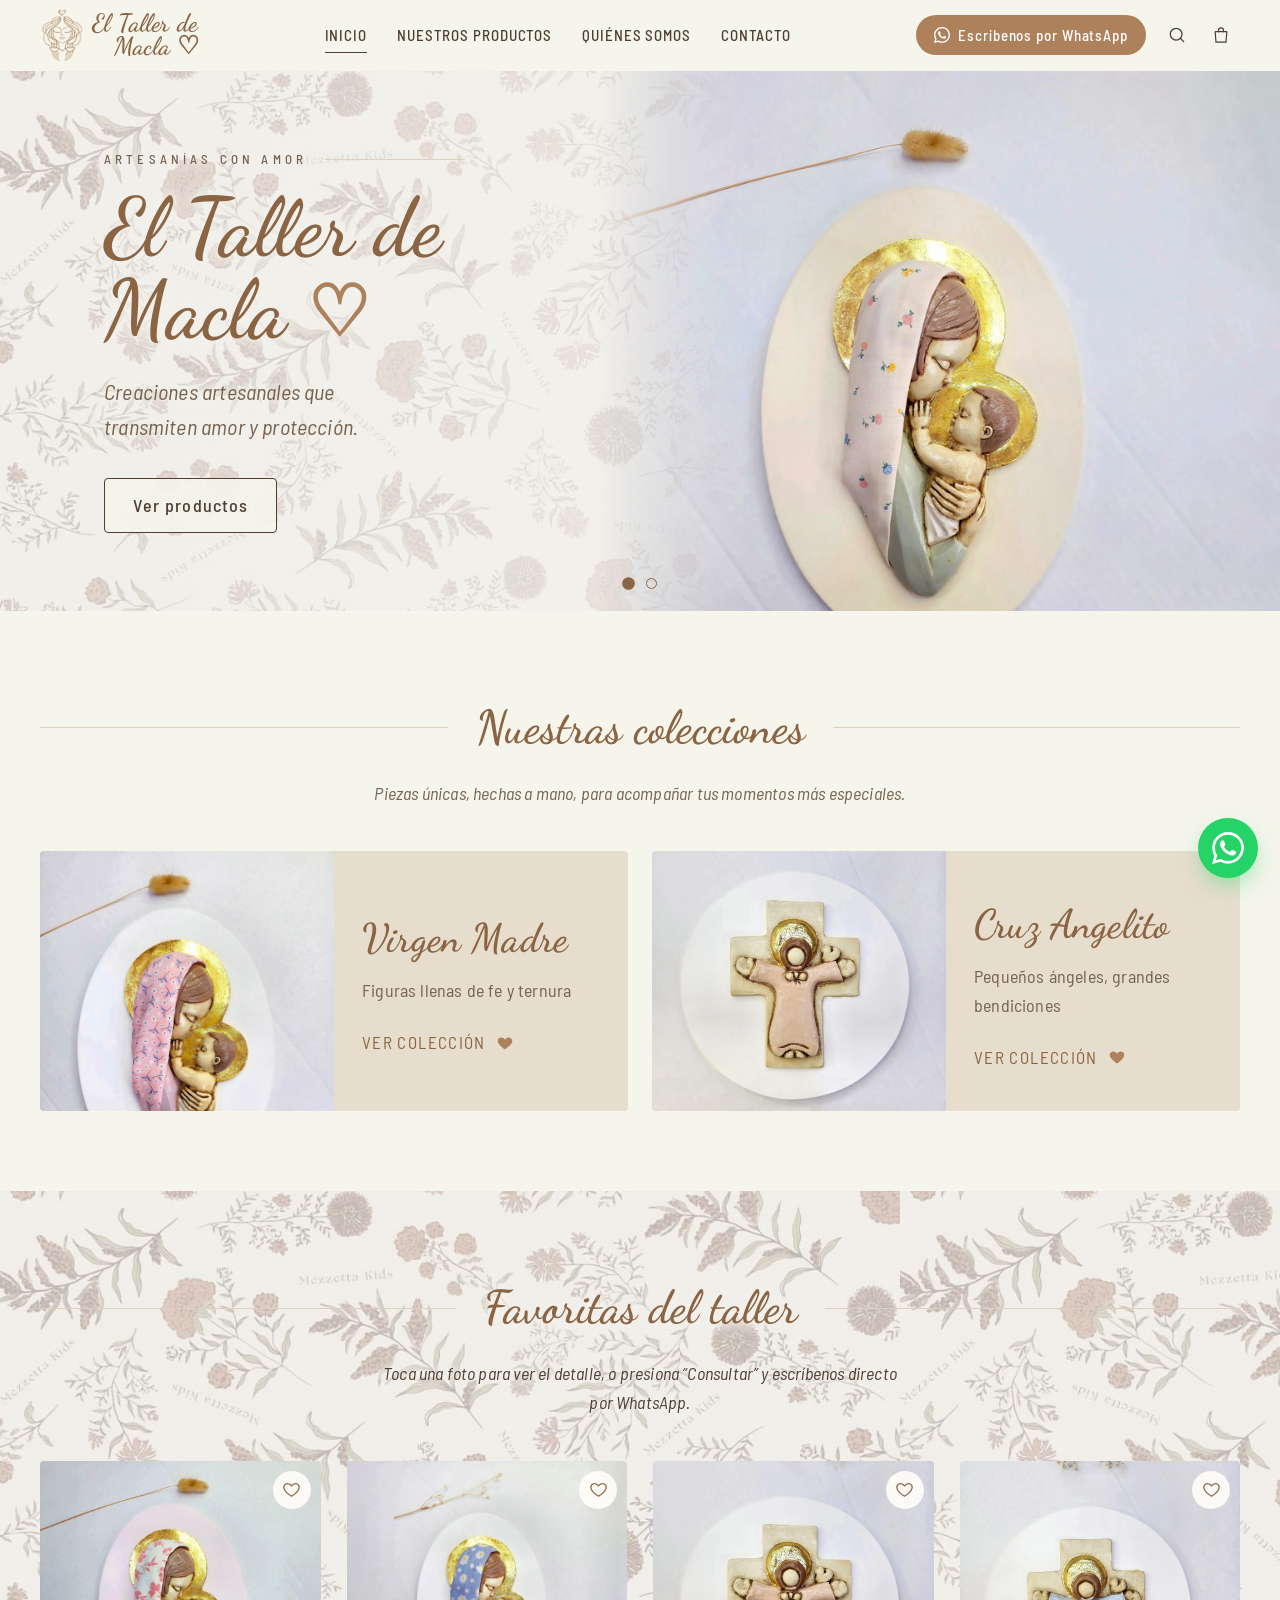
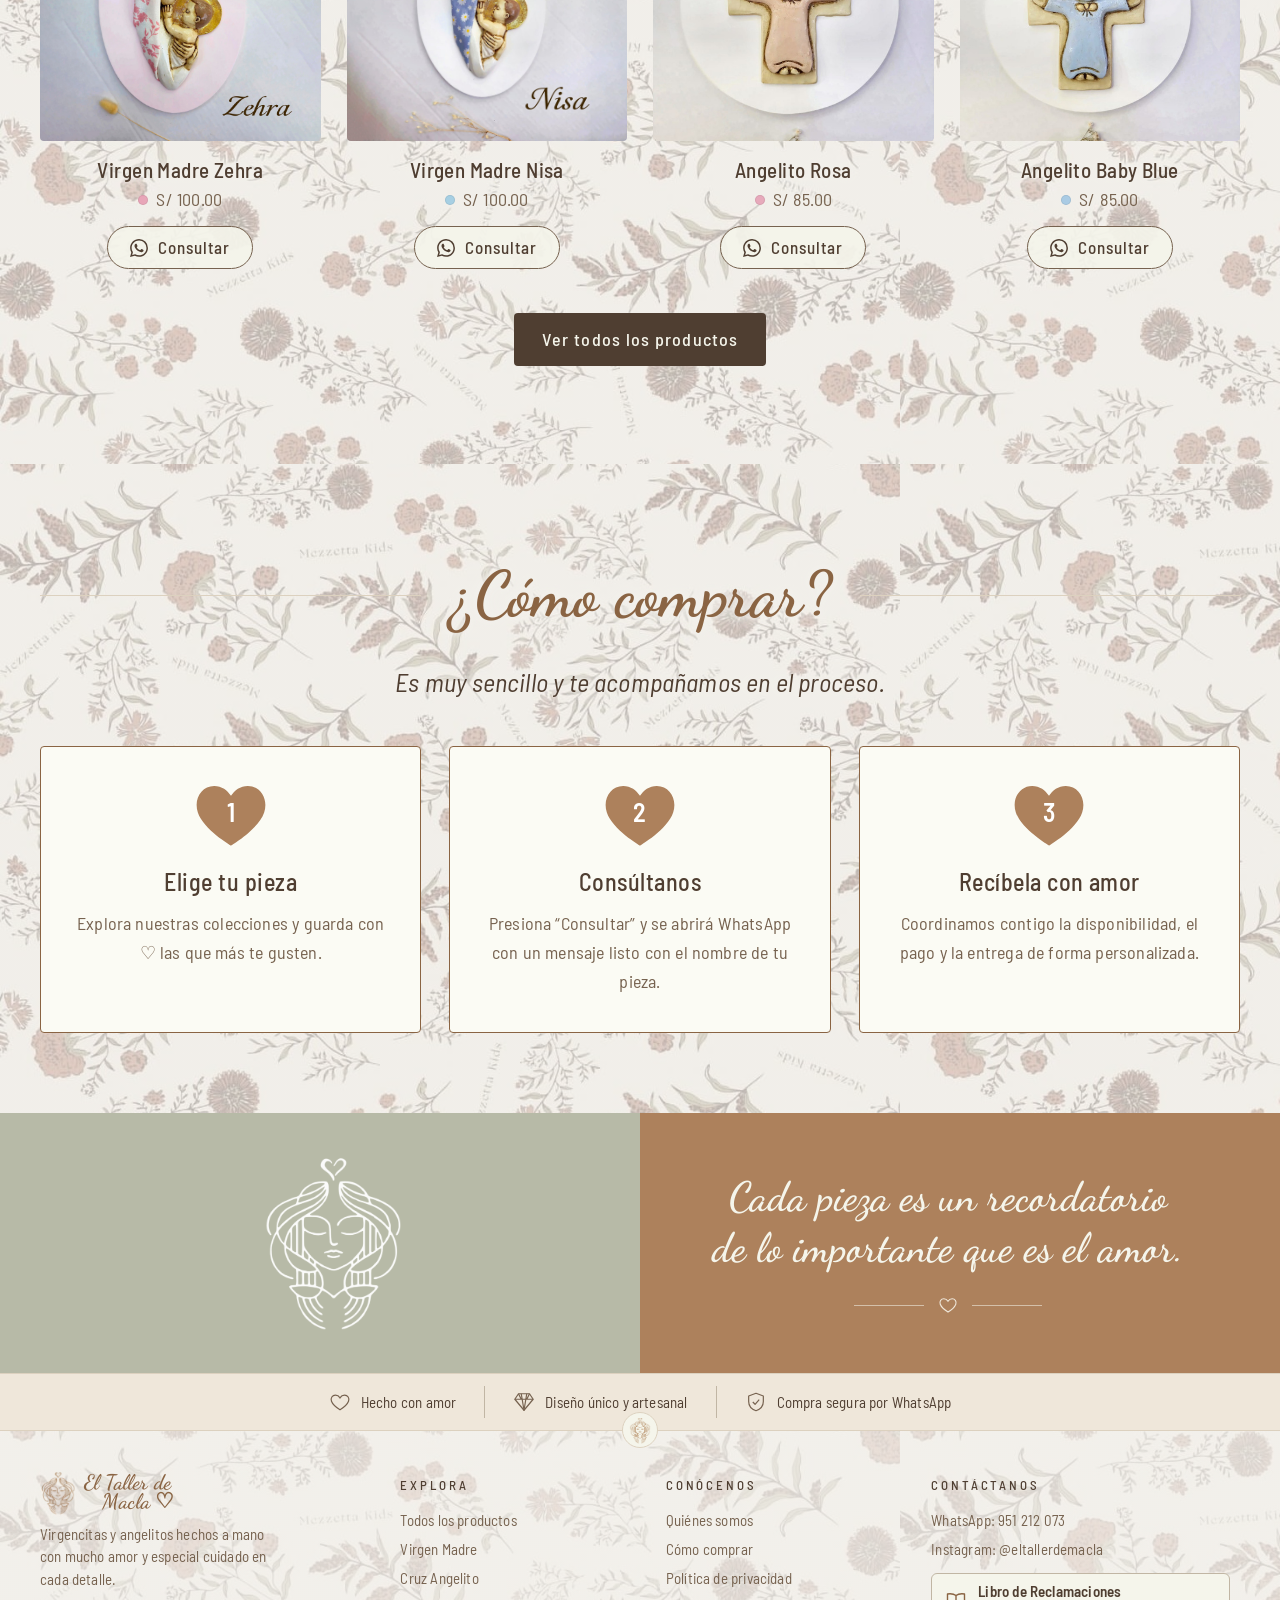
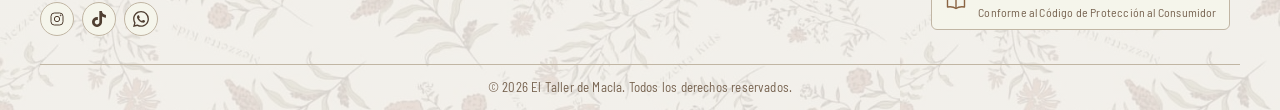
==== commit 3ba31433: "cambios de inicio y más" ====
--- a/index.html
+++ b/index.html
@@ -11,7 +11,7 @@
   <link rel="icon" href="img/logo-icono.png">
   <link rel="preconnect" href="https://fonts.googleapis.com">
   <link rel="preconnect" href="https://fonts.gstatic.com" crossorigin>
-  <link href="https://fonts.googleapis.com/css2?family=Allura&family=Cormorant+Garamond:ital,wght@0,400;0,500;0,600;1,400&family=EB+Garamond:ital,wght@0,400;0,500;1,400&display=swap" rel="stylesheet">
+  <link href="https://fonts.googleapis.com/css2?family=Barlow+Semi+Condensed:ital,wght@0,300;0,400;0,500;0,600;1,300;1,400&family=Dancing+Script:wght@400;500;600;700&display=swap" rel="stylesheet">
   <link rel="stylesheet" href="css/styles.css">
 </head>
 <body>
@@ -26,7 +26,7 @@
       <nav class="nav" aria-label="Principal">
         <a href="index.html" class="active">Inicio</a>
         <a href="productos.html">Nuestros Productos</a>
-        <a href="#historia">Nuestra Historia</a>
+        <a href="quienes-somos.html">Quiénes somos</a>
         <a href="#contacto">Contacto</a>
       </nav>
       <div class="actions">
@@ -46,21 +46,43 @@
   </header>
 
   <main>
-    <!-- ============ HERO ============ -->
-    <section class="hero">
-      <div class="wrap">
-        <div class="hero-text">
-          <div class="eyebrow">Artesanías con amor</div>
-          <h1>El Taller de<br>Macla <span class="heart">♡</span></h1>
-          <p class="lead">Creaciones artesanales que transmiten amor y protección.</p>
-          <div class="hero-cta">
-            <a class="btn btn-outline" href="productos.html">Descubrir productos →</a>
-          </div>
-        </div>
-        <div class="hero-media">
-          <img src="img/productos/virgen-florentina.jpg" alt="Virgen Madre Florentina, hecha a mano con telas florales y pan de oro">
-        </div>
-      </div>
+    <!-- ============ BANNERS (carrusel) ============ -->
+    <section class="hero-slider" aria-roledescription="carrusel" aria-label="Banners principales">
+      <div class="slides">
+        <!-- Banner 1 -->
+        <div class="hero slide is-active" aria-roledescription="banner" aria-label="1 de 2">
+          <div class="wrap">
+            <div class="hero-text">
+              <div class="eyebrow">Artesanías con amor</div>
+              <h1>El Taller de<br>Macla <span class="heart">♡</span></h1>
+              <p class="lead">Creaciones artesanales que transmiten amor y protección.</p>
+              <div class="hero-cta">
+                <a class="btn btn-outline" href="productos.html">Ver productos</a>
+              </div>
+            </div>
+            <div class="hero-media">
+              <img src="img/productos/virgen-florentina.jpg" alt="Virgen Madre Florentina, hecha a mano con telas florales y pan de oro">
+            </div>
+          </div>
+        </div>
+        <!-- Banner 2 -->
+        <div class="hero slide" aria-roledescription="banner" aria-label="2 de 2">
+          <div class="wrap">
+            <div class="hero-text">
+              <div class="eyebrow">Pequeños ángeles, grandes bendiciones</div>
+              <h1>Cruz<br>Angelito <span class="heart">♡</span></h1>
+              <p class="lead">Hechos a mano para acompañar y proteger a los más pequeños.</p>
+              <div class="hero-cta">
+                <a class="btn btn-outline" href="productos.html#angelito">Ver productos</a>
+              </div>
+            </div>
+            <div class="hero-media">
+              <img src="img/productos/angelito-baby-blue.jpg" alt="Cruz Angelito Baby Blue hecha a mano" loading="lazy">
+            </div>
+          </div>
+        </div>
+      </div>
+      <div class="slider-dots" aria-label="Elegir banner"></div>
     </section>
 
     <!-- ============ COLECCIONES ============ -->
@@ -84,32 +106,11 @@
       </div>
     </section>
 
-    <!-- ============ HISTORIA ============ -->
-    <section class="section" id="historia">
-      <div class="wrap story">
-        <div class="story-media reveal">
-          <img src="img/productos/virgen-lavanda.jpg" alt="Virgen Madre Lavanda hecha a mano" loading="lazy">
-          <div class="stamp"><img src="img/logo-icono.png" alt=""></div>
-        </div>
-        <div class="reveal">
-          <div class="eyebrow">Nuestra historia</div>
-          <h2 class="h2">Bienvenidos al Taller de Macla <span style="color:var(--gold)">♡</span></h2>
-          <p>Aquí doy vida a pequeñas piezas llenas de encanto: virgencitas y angelitos creados de manera artesanal, con mis manos, mucho amor y especial cuidado en cada detalle.</p>
-          <p>Disfruto eligiendo cada material, combinando texturas, colores y delicadas telas, para conseguir que cada creación tenga su propia esencia y sea verdaderamente única.</p>
-          <p>Cada pieza nace de mi deseo de transmitir delicadeza, ternura y esa hermosa sensación de amor y protección que representa la maternidad.</p>
-          <ul class="materials" aria-label="Materiales">
-            <li>Telas delicadas</li><li>Resina</li><li>Madera</li><li>Pan de oro</li>
-          </ul>
-          <div class="signature">Maríaclaudia<small>Creadora del Taller de Macla</small></div>
-        </div>
-      </div>
-    </section>
-
     <!-- ============ CÓMO COMPRAR ============ -->
     <section class="section alt" id="como-comprar">
       <div class="wrap">
         <h2 class="title-line">¿Cómo comprar?</h2>
-        <p class="section-sub">Es muy sencillo, y te acompañamos en cada paso.</p>
+        <p class="section-sub">Es muy sencillo y te acompañamos en el proceso.</p>
         <div class="steps">
           <div class="step reveal">
             <div class="num">1</div>
@@ -174,7 +175,7 @@
         <div>
           <h4>Conócenos</h4>
           <ul>
-            <li><a href="index.html#historia">Nuestra historia</a></li>
+            <li><a href="quienes-somos.html">Quiénes somos</a></li>
             <li><a href="index.html#como-comprar">Cómo comprar</a></li>
             <li><a href="politica-privacidad.html">Política de privacidad</a></li>
           </ul>
--- a/css/styles.css
+++ b/css/styles.css
@@ -2,42 +2,52 @@
    El Taller de Macla — Estilos
    ========================================================= */
 :root {
-  --bg: #fbf8f3;
-  --cream: #f5efe6;
-  --sand: #ece2d4;
-  --sand-2: #e3d5c2;
-  --line: #e1d5c5;
+  /* Paleta oficial (Brand Board) */
+  --brand-crema: #EFE7DA;
+  --brand-marron: #AD815C;
+  --brand-salvia: #B7BAA7;
+  --brand-blanco: #F5F5EB;
+  --brand-arena: #C1B6A4;
+
+  --bg: var(--brand-blanco);
+  --cream: var(--brand-crema);
+  --sand: #e7ddcd;
+  --sand-2: var(--brand-arena);
+  --line: #dcd1bf;
   --ink: #4f3e31;
-  --ink-soft: #7a6656;
-  --gold: #ad8560;
-  --gold-dark: #8f6a48;
-  --rose: #c9a58b;
+  --ink-soft: #76624f;
+  --gold: var(--brand-marron);
+  --gold-dark: #8a6443;
+  --sage: var(--brand-salvia);
+  --rose: var(--brand-marron);
   --wa: #25d366;
-  --white: #fffdf9;
+  --white: #fbfbf4;
   --shadow: 0 10px 30px -12px rgba(92, 66, 44, .22);
   --radius: 4px;
-  --serif: "Cormorant Garamond", Georgia, "Times New Roman", serif;
-  --body: "EB Garamond", Georgia, "Times New Roman", serif;
-  --script: "Allura", "Brush Script MT", cursive;
+  /* Tipografía de marca: Títulos = Millena · Subtítulos = Dekar
+     (si no están instaladas se usan alternativas muy parecidas de Google Fonts) */
+  --script: "Millena", "Dancing Script", "Brush Script MT", cursive;
+  --serif: "Dekar", "Barlow Semi Condensed", "Arial Narrow", sans-serif;
+  --body: "Dekar", "Barlow Semi Condensed", "Arial Narrow", sans-serif;
   --wrap: 1200px;
-  --pattern: url("../img/patron-floral.svg");
+  --pattern: url("../img/fondo-flores.jpg");
 }
 
 /* ---------- Fondos con estampado floral ---------- */
-.bg-floral, .section.alt, .quote, .page-head, .footer, .hero, .banner {
-  background-size: auto, 420px;
+.bg-floral, .section.alt, .page-head, .footer, .hero, .banner {
+  background-size: auto, 900px;
   background-repeat: no-repeat, repeat;
 }
-.section.alt { background-image: linear-gradient(rgba(245, 239, 230, .55), rgba(245, 239, 230, .55)), var(--pattern); background-color: var(--cream); }
-.quote       { background-image: linear-gradient(90deg, rgba(239, 229, 216, .2), rgba(245, 239, 230, .75) 55%), var(--pattern); background-color: #efe5d8; }
-.page-head   { background-image: linear-gradient(rgba(243, 236, 226, .45), rgba(243, 236, 226, .45)), var(--pattern); background-color: #f1e8dc; }
-.footer      { background-image: linear-gradient(rgba(243, 236, 226, .78), rgba(243, 236, 226, .78)), var(--pattern); background-color: #f3ece2; }
-.hero        { background-image: linear-gradient(100deg, rgba(239, 230, 218, .55), rgba(243, 236, 226, .85) 45%), var(--pattern); background-color: #efe6da; }
-.banner      { background-image: linear-gradient(90deg, rgba(241, 232, 220, .9), rgba(246, 240, 232, .72)), var(--pattern); background-color: #f1e8dc; }
+.section.alt { background-image: linear-gradient(rgba(243, 241, 236, .5), rgba(243, 241, 236, .5)), var(--pattern); background-color: #eeebe6; }
+.page-head   { background-image: linear-gradient(rgba(243, 241, 236, .5), rgba(243, 241, 236, .5)), var(--pattern); background-color: #eeebe6; }
+.footer      { background-image: linear-gradient(rgba(243, 241, 236, .75), rgba(243, 241, 236, .75)), var(--pattern); background-color: #eeebe6; }
+.hero        { background-image: linear-gradient(100deg, rgba(243, 241, 236, .55), rgba(243, 241, 236, .8) 45%), var(--pattern); background-color: #eeebe6; }
+.banner      { background-image: linear-gradient(90deg, rgba(243, 241, 236, .8), rgba(243, 241, 236, .5)), var(--pattern); background-color: #eeebe6; }
 
 *, *::before, *::after { box-sizing: border-box; }
-html { scroll-behavior: smooth; overflow-x: hidden; }
-body { overflow-x: hidden; }
+/* "clip" (y no "hidden") para que el encabezado fijo (sticky) funcione */
+html { scroll-behavior: smooth; overflow-x: clip; }
+body { overflow-x: clip; }
 body {
   margin: 0;
   background: var(--bg);
@@ -626,3 +636,108 @@
   .socials { justify-content: center; }
 }
 [id] { scroll-margin-top: 80px; }
+
+/* =========================================================
+   Rediseño v2 — ajustes pedidos por el cliente
+   ========================================================= */
+
+/* ---------- Tipografía de marca ---------- */
+body { font-weight: 400; letter-spacing: .01em; }
+.hero h1, .banner-text h1, .page-head h1, .h2, .quote blockquote, .title-line {
+  font-family: var(--script); font-weight: 600; letter-spacing: 0; text-transform: none;
+}
+.title-line { font-size: clamp(34px, 4vw, 46px); color: var(--gold-dark); }
+.hero h1 { font-size: clamp(52px, 6.4vw, 88px); line-height: 1; color: var(--gold-dark); }
+.banner-text h1 { color: var(--gold-dark); }
+.page-head h1 { color: var(--gold-dark); }
+.collection h3 { font-family: var(--script); font-style: normal; font-weight: 600; font-size: 40px; color: var(--gold-dark); }
+.card h3, .step h3, .modal-body h2, .drawer-head h2, .legal h2, .form-card legend, .contact h3 {
+  font-family: var(--serif); font-weight: 500; letter-spacing: .02em;
+}
+.nav a { font-family: var(--serif); font-weight: 500; letter-spacing: .06em; text-transform: uppercase; font-size: 15px; }
+.eyebrow { font-family: var(--serif); font-weight: 500; }
+.btn { font-family: var(--serif); letter-spacing: .06em; }
+.brand span { font-family: var(--script); font-weight: 600; }
+.signature { font-family: var(--script); font-weight: 600; }
+
+/* ---------- Encabezado fijo ---------- */
+.header { position: sticky; top: 0; z-index: 80; background: rgba(245, 245, 235, .96); }
+
+/* ---------- Carrusel de banners (Inicio) ---------- */
+.hero-slider { position: relative; }
+.hero-slider .slides { display: grid; }
+.hero-slider .slide {
+  grid-area: 1 / 1; opacity: 0; visibility: hidden; transition: opacity .9s ease, visibility .9s;
+}
+.hero-slider .slide.is-active { opacity: 1; visibility: visible; }
+.hero-text { padding-left: clamp(24px, 5vw, 80px); padding-right: 24px; }
+.slider-dots {
+  position: absolute; left: 0; right: 0; bottom: 22px; z-index: 5;
+  display: flex; justify-content: center; gap: 12px;
+}
+.slider-dots button {
+  width: 11px; height: 11px; border-radius: 50%; padding: 0;
+  border: 1px solid var(--gold-dark); background: transparent; transition: background .3s, transform .3s;
+}
+.slider-dots button[aria-current="true"] { background: var(--gold-dark); transform: scale(1.15); }
+.slider-dots button:hover { background: var(--sand-2); }
+
+/* ---------- Colecciones ---------- */
+.collection .media { overflow: hidden; position: relative; min-height: 100%; }
+.collection .media img { position: absolute; inset: 0; }
+.collection .media img {
+  object-position: var(--pos, center);
+  transform: scale(var(--zoom, 1)); transform-origin: var(--origen, center);
+}
+.collection:hover .media img { transform: scale(calc(var(--zoom, 1) * 1.05)); }
+.link-heart {
+  font-family: var(--serif); font-size: 17px; letter-spacing: .08em; text-transform: uppercase;
+  display: inline-flex; align-items: center; gap: 10px; color: var(--gold-dark); align-self: flex-start;
+}
+.link-heart svg { width: 18px; height: 18px; fill: var(--gold); stroke: none; transition: transform .25s; }
+.collection:hover .link-heart svg { transform: scale(1.2); }
+
+/* ---------- ¿Cómo comprar? ---------- */
+#como-comprar .title-line { font-weight: 700; font-size: clamp(46px, 5.4vw, 64px); }
+#como-comprar .section-sub { font-size: clamp(21px, 2.2vw, 26px); color: var(--ink); max-width: none; }
+.step { border: 1.5px solid var(--gold-dark); background: var(--white); }
+.step .num {
+  width: 70px; height: 64px; border: 0; border-radius: 0; padding-bottom: 6px;
+  background: url("data:image/svg+xml,%3Csvg xmlns='http://www.w3.org/2000/svg' viewBox='0 0 24 22'%3E%3Cpath fill='%23AD815C' d='M12 21.5s-9.5-5.6-11.4-11.4C-.9 5.6 1.8 1 6.2 1c2.6 0 4.6 1.5 5.8 3.4C13.2 2.5 15.2 1 17.8 1c4.4 0 7.1 4.6 5.6 9.1C21.5 15.9 12 21.5 12 21.5z'/%3E%3C/svg%3E") center / contain no-repeat;
+  color: #fff; font-family: var(--serif); font-weight: 600; font-size: 26px;
+}
+
+/* ---------- Frase: juego de colores ---------- */
+.quote { background: linear-gradient(90deg, var(--sage) 0 50%, var(--gold) 50% 100%); color: var(--brand-blanco); }
+.quote .wrap { min-height: 260px; }
+.quote-logo { mix-blend-mode: screen; filter: invert(1) grayscale(1) brightness(2.4); opacity: .95; }
+.quote blockquote { color: var(--brand-blanco); font-size: clamp(30px, 3.2vw, 42px); line-height: 1.25; }
+.quote .divider { color: var(--brand-crema); }
+.quote .divider::before, .quote .divider::after { background: rgba(245, 245, 235, .55); }
+
+/* ---------- Quiénes somos ---------- */
+.story-media .creadora {
+  width: 100%; aspect-ratio: 4 / 5; object-fit: cover; border-radius: 200px 200px var(--radius) var(--radius);
+  background: var(--cream);
+}
+.story-media .creadora.is-placeholder { object-fit: contain; padding: 18%; mix-blend-mode: multiply; }
+
+@media (max-width: 1080px) {
+  .collection .media img { position: static; aspect-ratio: 16 / 10; }
+}
+@media (max-width: 860px) {
+  .hero-text { padding: 10px 16px 64px; }
+  .slider-dots { bottom: 26px; }
+  .quote { background: linear-gradient(180deg, var(--sage) 0 42%, var(--gold) 42% 100%); }
+  .quote .wrap { gap: 40px; }
+  .collection .media img { aspect-ratio: 16 / 10; }
+}
+
+/* ---------- Legibilidad sobre el fondo de flores ---------- */
+.section.alt .title-line, .section.alt .section-sub, .section.alt .card h3, .section.alt .card .meta,
+.hero-text, .banner-text, .page-head .wrap {
+  text-shadow: 0 0 6px #f3f1ec, 0 0 12px #f3f1ec, 0 0 18px #f3f1ec;
+}
+.section.alt .section-sub { color: var(--ink); }
+.section.alt .btn-ghost, .hero .btn-outline { background: rgba(245, 245, 235, .92); }
+.section.alt .btn-ghost:hover, .hero .btn-outline:hover { background: var(--ink); }
